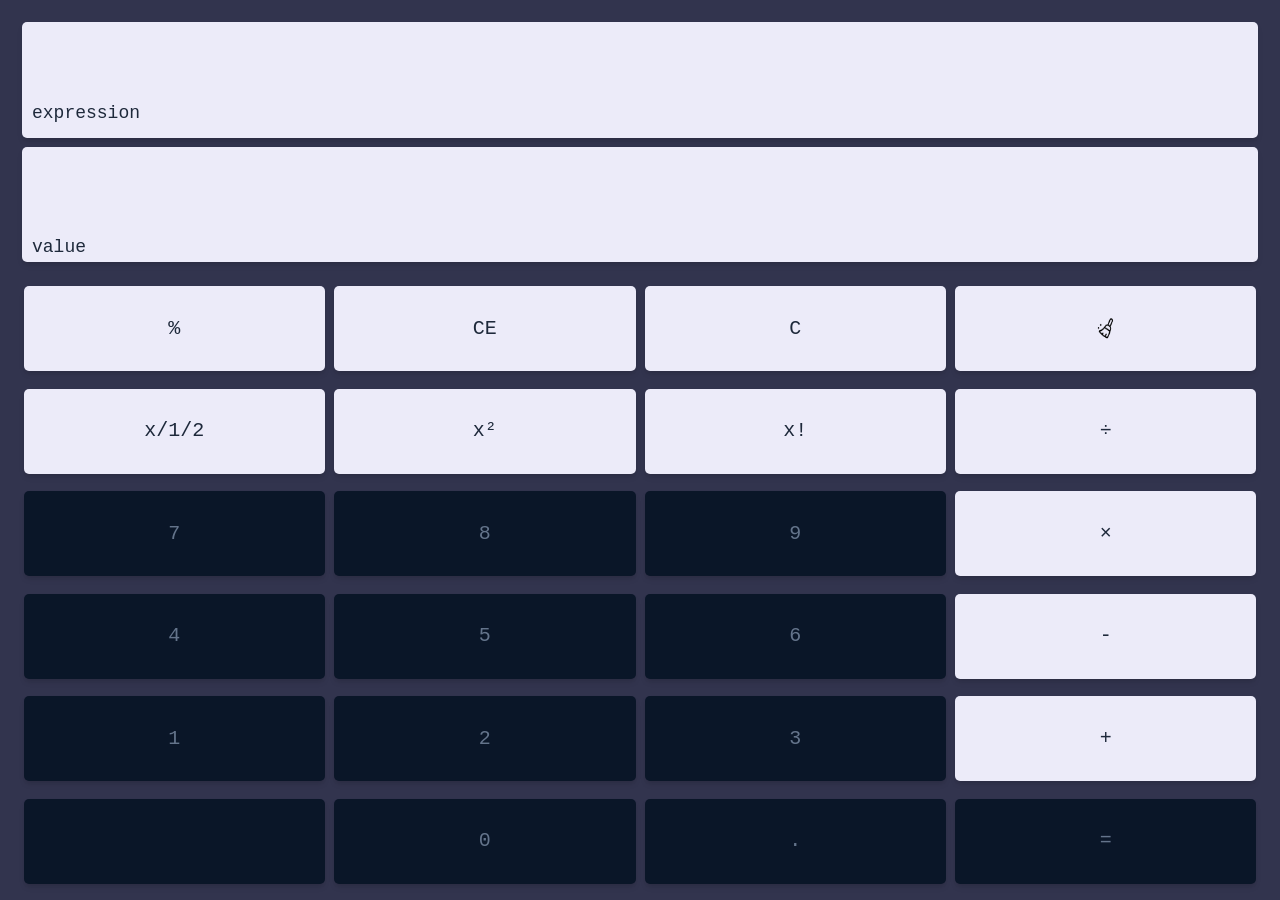
==== tools/calculator.html @ 8c2531b1 "mon sep 26" ====
<!DOCTYPE html>
<html lang="en">
  <head>
    <meta charset="UTF-8" />
    <meta name="viewport" content="width=device-width, initial-scale=1.0" />
    <title>Document</title>
    <link rel="stylesheet" href="../css/app.css" />
    <script src="../javascript/app/standard-calculator.js" type="module" async></script>
    <script src="../javascript/app/app.js" defer></script>
  </head>
  <body>
    <div class="standard-calculator">
      <main>
        <div class="display">
          <div class="expression-display">
            <span class="meta">expression</span>
            <span class="expression"></span>
          </div>
          <div class="result-display">
            <span class="meta">value</span>
            <span class="result"></span>
          </div>
        </div>
        <div class="inputs">
          <div data-value="%" class="input">%</div>
          <div data-value="CE" class="input">CE</div>
          <div data-value="C" class="input">C</div>
          <div data-value="del" class="input">
            <img src="../assets/clear.png" alt="clear-input" />
          </div>
          <div data-value="root" class="input">x/1/2</div>
          <div data-value="pow" class="input">x&sup2;</div>
          <div data-value="fact" class="input">x!</div>
          <div data-value="/" class="input">&divide;</div>
          <div data-value="7" class="input num">7</div>
          <div data-value="8" class="input num">8</div>
          <div data-value="9" class="input num">9</div>
          <div data-value="*" class="input">&times;</div>
          <div data-value="4" class="input num">4</div>
          <div data-value="5" class="input num">5</div>
          <div data-value="6" class="input num">6</div>
          <div data-value="-" class="input">-</div>
          <div data-value="1" class="input num">1</div>
          <div data-value="2" class="input num">2</div>
          <div data-value="3" class="input num">3</div>
          <div data-value="+" class="input">+</div>
          <div data-value="" class="input num"></div>
          <div data-value="0" class="input num">0</div>
          <div data-value="." class="input num">.</div>
          <div data-value="=" class="input num">=</div>
        </div>
      </main>
    </div>
  </body>
</html>
---- css/app.css ----
* {
  margin: 0;
  padding: 0;
  box-sizing: border-box;
  font-family: 'Courier New', Courier, monospace;
}

:root {
  --bg-pri: #32344e;
  --bg-sec: #ecebf9;
  --accent: #6366f1;
  --txt-pri: #1e293b;
  --txt-sec: #64748b;
  --success: #22c55e;
  --danger: #ef4444;
  --shadow: 0 4px 6px -1px rgb(0 0 0 / 0.1), 0 2px 4px -2px rgb(0 0 0 / 0.1);
  --navy: #0a1628;
  --navy-light: #122040;
  --navy-mid: #1c3461;
  --amber: #f5a623;
  --amber-light: #ffc84a;
  --amber-dim: #c47d10;
  --green: #00c896;
  --green-dim: #00976f;
  --red: #ff4d6a;
  --sky: #4da8da;
  --white: #ffffff;
  --off-white: #f4f6fb;
  --grey-100: #eef1f8;
  --grey-300: #c8d0e0;
  --grey-500: #8a95aa;
  --grey-700: #4a5568;
  --text: #1a2540;
  --text-light: #6b7a99;
  --border: rgba(200, 208, 224, 0.6);
  --shadow-sm: 0 2px 8px rgba(10, 22, 40, 0.08);
  --shadow-md: 0 8px 32px rgba(10, 22, 40, 0.14);
  --shadow-lg: 0 20px 60px rgba(10, 22, 40, 0.2);
  --radius: 14px;
  --radius-sm: 8px;
  --radius-lg: 20px;
  --transition: 0.22s cubic-bezier(0.4, 0, 0.2, 1);
  --font-display: 'Syne', sans-serif;
  --font-body: 'DM Sans', sans-serif;
  --font-mono: 'JetBrains Mono', monospace;
}

body.dark {
  --bg-pri: #0f172a;
  --bg-sec: var(--navy);
  --txt-pri: #f1f5f9;
  --txt-sec: #94a3b8;
  --accent: #818cf8;
  --shadow: 0 10px 15px -3px rgb(0 0 0 / 0.3);
}

body {
  background: var(--bg-pri);
  color: var(--txt-pri);
  line-height: 1.6;
  font-family: calibri;
}

.standard-calculator {
  width: 100vw;
  height: 100vh;
  display: flex;
  padding: 2px;
  & main {
    position: relative;
    width: 100%;
    height: 100%;
    padding: 10px;
    display: flex;
    flex-direction: column;
    gap: 10px;
    & .display {
      position: relative;
      width: 100%;
      height: 30%;
      display: flex;
      flex-direction: column;
      align-items: center;
      gap: 9px;
      padding: 10px;
      & .expression-display {
        height: 50%;
        width: 100%;
        display: flex;
        align-items: flex-end;
        justify-content: space-between;
        padding: 0px 10px 10px 10px;
        background: var(--bg-sec);
        box-shadow: var(--shadow);
        border-radius: 5px;
        & #expression {
          font-size: 20px;
          color: var(--txt-pri);
        }
        & .meta {
          font-size: 18px;
          color: var(--txt-pri);
        }
      }
      & .result-display {
        height: 50%;
        width: 100%;
        display: flex;
        align-items: flex-end;
        justify-content: space-between;
        padding: 0px 10px;
        background: var(--bg-sec);
        box-shadow: var(--shadow);
        border-radius: 5px;
        & .meta {
          font-size: 18px;
          color: var(--txt-pri);
        }
        & .result {
          font-size: 50px;
          color: var(--txt-pri);
        }
      }
    }
    & .inputs {
      width: 100%;
      height: 70%;
      display: flex;
      align-items: center;
      justify-content: center;
      gap: 9px;
      flex-wrap: wrap;
      & .input {
        height: 14%;
        width: 24%;
        border-radius: 5px;
        background: var(--bg-sec);
        box-shadow: var(--shadow);
        color: var(--txt-pri);
        display: flex;
        align-items: center;
        justify-content: center;
        flex-shrink: 0;
        font-size: 20px;
        font-weight: 500;
        cursor: pointer;
        & img {
          height: 30%;
          width: 20px;
        }
      }
      & .input:hover {
        background: var(--grey-500);
        font-size: 22px;
        & img {
          height: 35%;
          width: 25px;
        }
      }
      & .input.num {
        background: var(--navy);
        color: var(--txt-sec);
      }
      & .input.num:hover {
        background: var(--navy-mid);
        color: white;
        font-size: 22px;
      }
    }
  }
}

.binary-calculator {
  width: 100vw;
  height: 100vh;
  display: flex;
  padding: 5px;
  & main {
    position: relative;
    width: 75%;
    height: 100%;
    & .display {
      position: relative;
      width: 100%;
      height: 30%;
      display: flex;
      flex-direction: column;
      gap: 5px;
      gap: 5px;
      & .expression-display {
        height: 50%;
        width: 100%;
        display: flex;
        align-items: flex-end;
        justify-content: space-between;
        padding: 0px 10px 10px 10px;
        & #expression {
          font-size: 20px;
          color: var(--txt-pri);
        }
        & .meta {
          font-size: 18px;
          color: var(--txt-pri);
        }
      }
      & .result-display {
        height: 50%;
        width: 100%;
        display: flex;
        align-items: flex-end;
        justify-content: space-between;
        padding: 0px 10px;
        & .meta {
          font-size: 18px;
          color: var(--txt-pri);
        }
        & .result {
          font-size: 50px;
          color: var(--txt-pri);
        }
      }
    }
    & .inputs {
      width: 100%;
      height: 70%;
      display: flex;
      align-items: center;
      justify-content: center;
      gap: 9px;
      flex-wrap: wrap;
      & .input {
        height: 14%;
        width: 24%;
        border-radius: 5px;
        background: var(--bg-sec);
        box-shadow: var(--shadow);
        color: var(--txt-pri);
        display: flex;
        align-items: center;
        justify-content: center;
        flex-shrink: 0;
        font-size: 20px;
        font-weight: 500;
        cursor: pointer;
        & img {
          height: 30%;
          width: 20px;
        }
      }
      & .input:hover {
        background: var(--grey-500);
        font-size: 22px;
        & img {
          height: 35%;
          width: 25px;
        }
      }
      & .input.num {
        background: var(--navy);
        color: var(--txt-sec);
      }
      & .input.num:hover {
        background: var(--navy-mid);
        color: white;
        font-size: 22px;
      }
    }
  }
  & aside {
    width: 25%;
    height: 100%;
    display: flex;
    flex-direction: column;
    gap: 5px;
    & header {
      width: 100%;
      height: 30px;
      display: flex;
      align-items: center;
      justify-items: flex-start;
      gap: 5px;
      & h1 {
        height: 100%;
        display: flex;
        align-items: center;
        gap: 5px;
        font-size: 18px;
        cursor: pointer;
        background: var(--grey-700);
        color: white;
        padding: 3px;
        border-radius: 5px;
        & img {
          height: 70%;
          width: 20px;
        }
      }
      & a {
        height: 100%;
        display: flex;
        align-items: center;
        gap: 5px;
        font-size: 18px;
        cursor: pointer;
        background: var(--grey-700);
        color: white;
        padding: 3px;
        border-radius: 5px;
        text-decoration: none;
        & img {
          height: 70%;
          width: 20px;
        }
      }
    }
    & .data {
      width: 100%;
      height: 100% - 30px;
      overflow-y: scroll;
      & .past {
        width: 100%;
        height: auto;
        padding: 0px 10px 10px 0px;
        background: white;
      }
    }
  }
}

@media (max-width: 950px) {
  .standard-calculator {
    & main {
      width: 100%;
      height: 100%;
      & .display {
        height: 40%;
        & .result-display {
          & .result {
            font-size: 20px;
          }
        }
      }
      & .inputs {
        width: 100%;
        height: 60%;
        & .input {
          width: 22%;
          height: 60px;
        }
      }
    }
    & aside {
      display: none;
    }
  }
}
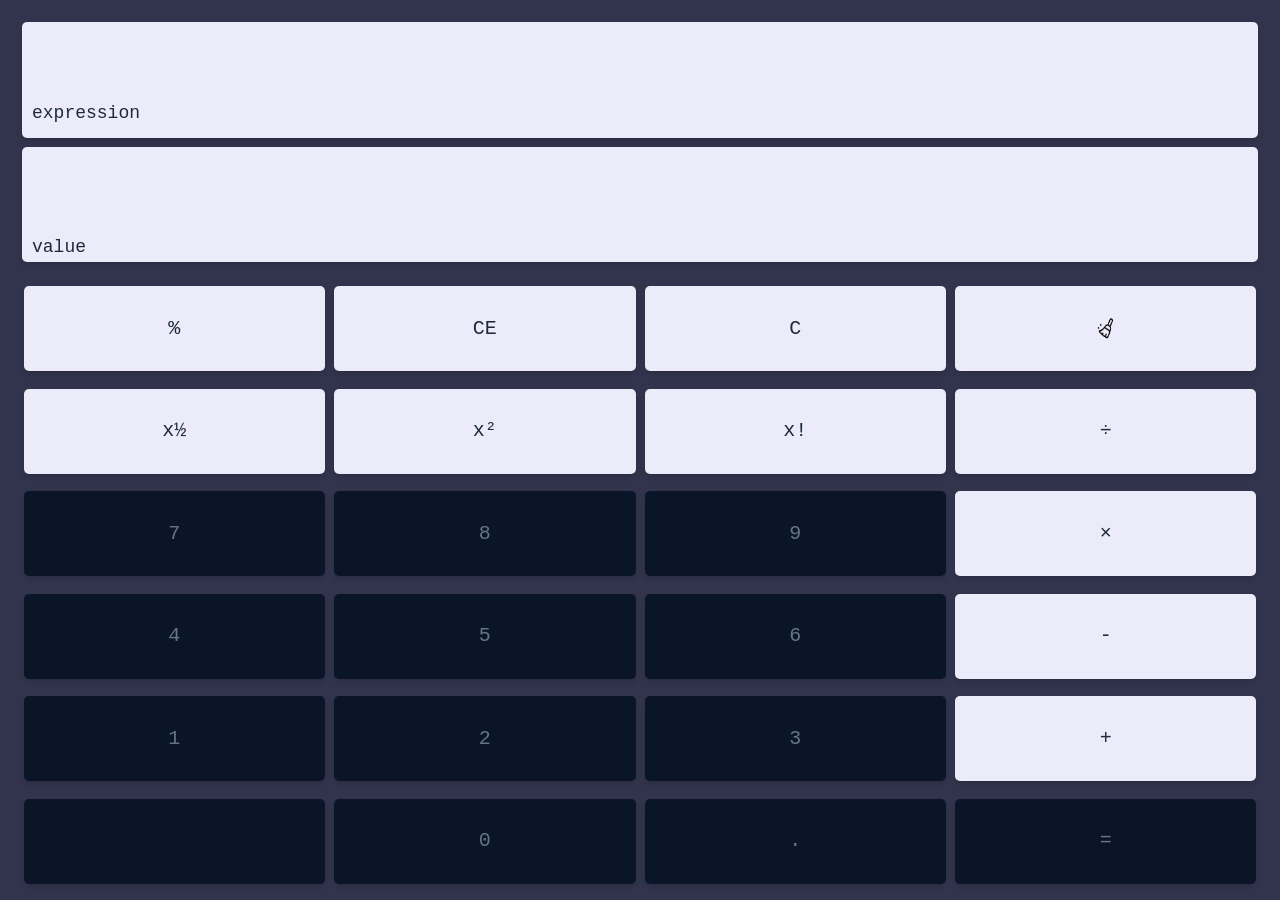
==== commit c47e5b34: "2026-09-17 13:04:06" ====
--- a/tools/calculator.html
+++ b/tools/calculator.html
@@ -28,7 +28,7 @@
           <div data-value="del" class="input">
             <img src="../assets/clear.png" alt="clear-input" />
           </div>
-          <div data-value="root" class="input">x/1/2</div>
+          <div data-value="root" class="input">x½</div>
           <div data-value="pow" class="input">x&sup2;</div>
           <div data-value="fact" class="input">x!</div>
           <div data-value="/" class="input">&divide;</div>
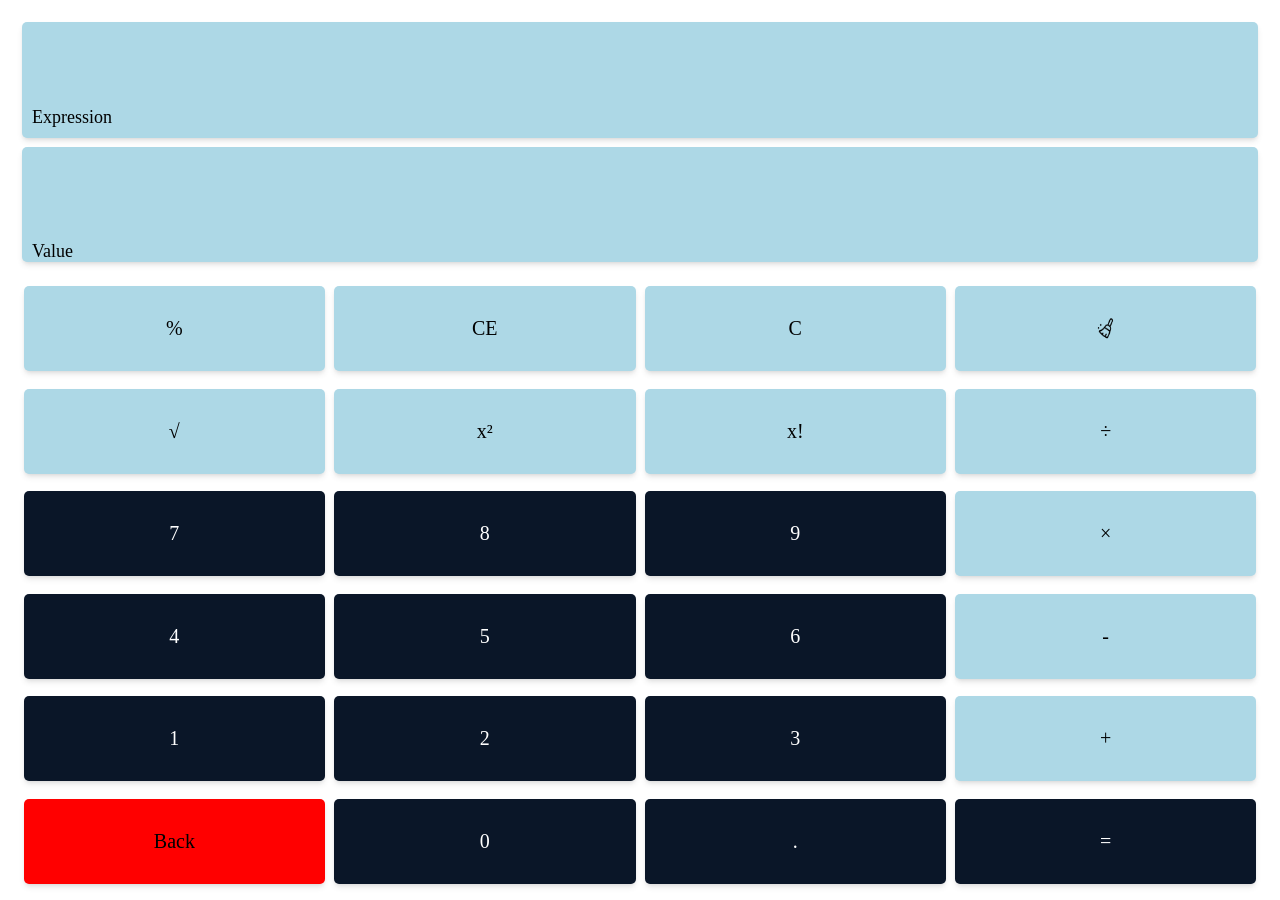
==== commit 239e7eca: "2026-09-17 18:48:55" ====
--- a/tools/calculator.html
+++ b/tools/calculator.html
@@ -5,7 +5,11 @@
     <meta name="viewport" content="width=device-width, initial-scale=1.0" />
     <title>Document</title>
     <link rel="stylesheet" href="../css/app.css" />
-    <script src="../javascript/app/standard-calculator.js" type="module" async></script>
+    <script
+      src="../javascript/app/standard-calculator.js"
+      type="module"
+      async
+    ></script>
     <script src="../javascript/app/app.js" defer></script>
   </head>
   <body>
@@ -22,32 +26,38 @@
           </div>
         </div>
         <div class="inputs">
-          <div data-value="%" class="input">%</div>
-          <div data-value="CE" class="input">CE</div>
-          <div data-value="C" class="input">C</div>
-          <div data-value="del" class="input">
+          <div data-value="%" class="input" title="percentage">%</div>
+          <div data-value="CE" class="input" title="reset">CE</div>
+          <div data-value="C" class="input" title="clear output">C</div>
+          <div data-value="del" class="input" title="clear output">
             <img src="../assets/clear.png" alt="clear-input" />
           </div>
-          <div data-value="root" class="input">x½</div>
-          <div data-value="pow" class="input">x&sup2;</div>
-          <div data-value="fact" class="input">x!</div>
-          <div data-value="/" class="input">&divide;</div>
-          <div data-value="7" class="input num">7</div>
-          <div data-value="8" class="input num">8</div>
-          <div data-value="9" class="input num">9</div>
-          <div data-value="*" class="input">&times;</div>
-          <div data-value="4" class="input num">4</div>
-          <div data-value="5" class="input num">5</div>
-          <div data-value="6" class="input num">6</div>
-          <div data-value="-" class="input">-</div>
-          <div data-value="1" class="input num">1</div>
-          <div data-value="2" class="input num">2</div>
-          <div data-value="3" class="input num">3</div>
-          <div data-value="+" class="input">+</div>
-          <div data-value="" class="input num"></div>
-          <div data-value="0" class="input num">0</div>
-          <div data-value="." class="input num">.</div>
-          <div data-value="=" class="input num">=</div>
+          <div data-value="root" class="input" title="square root">√</div>
+          <div data-value="pow" class="input" title="square">x&sup2;</div>
+          <div data-value="fact" class="input" title="factorial">x!</div>
+          <div data-value="/" class="input" title="divide">&divide;</div>
+          <div data-value="7" class="input num" title="seven">7</div>
+          <div data-value="8" class="input num" title="eight">8</div>
+          <div data-value="9" class="input num" title="nine">9</div>
+          <div data-value="*" class="input" title="multiplication">&times;</div>
+          <div data-value="4" class="input num" title="four">4</div>
+          <div data-value="5" class="input num" title="5">5</div>
+          <div data-value="6" class="input num" title="six">6</div>
+          <div data-value="⁻" class="input" title="subtraction">-</div>
+          <div data-value="1" class="input num" title="one">1</div>
+          <div data-value="2" class="input num" title="two">2</div>
+          <div data-value="3" class="input num" title="three">3</div>
+          <div data-value="+" class="input" title="addition">+</div>
+          <div
+            onclick="window.history.back()"
+            class="input"
+            style="background: red;" title="back button"
+          >
+            Back
+          </div>
+          <div data-value="0" class="input num" title="zero">0</div>
+          <div data-value="." class="input num" title="decimal">.</div>
+          <div data-value="=" class="input num" title="equals">=</div>
         </div>
       </main>
     </div>
--- a/css/app.css
+++ b/css/app.css
@@ -2,15 +2,14 @@
   margin: 0;
   padding: 0;
   box-sizing: border-box;
-  font-family: 'Courier New', Courier, monospace;
 }
 
 :root {
-  --bg-pri: #32344e;
-  --bg-sec: #ecebf9;
+  --bg-pri: white;
+  --bg-sec: lightblue;
   --accent: #6366f1;
-  --txt-pri: #1e293b;
-  --txt-sec: #64748b;
+  --txt-pri: black;
+  --txt-sec: white;
   --success: #22c55e;
   --danger: #ef4444;
   --shadow: 0 4px 6px -1px rgb(0 0 0 / 0.1), 0 2px 4px -2px rgb(0 0 0 / 0.1);
@@ -57,8 +56,88 @@
 body {
   background: var(--bg-pri);
   color: var(--txt-pri);
-  line-height: 1.6;
-  font-family: calibri;
+}
+
+nav {
+  width: 100%;
+  height: 60px;
+  display: flex;
+  padding: 10px;
+  align-items: center;
+  justify-content: space-between;
+  & h1 {
+    font-size: 25px;
+    & span {
+      color: rgb(66, 150, 178);
+    }
+  }
+  & .links {
+    & a {
+      font-size: 18px;
+      text-transform: capitalize;
+    }
+  }
+}
+
+header {
+  width: 100%;
+  padding: 30px;
+  & h1 {
+    font-size: 25px;
+    & span {
+      color: rgb(66, 150, 178);
+    }
+  }
+  & p {
+    font-size: 20px;
+    padding: 10px 0px;
+  }
+}
+
+.app {
+  width: 100%;
+  padding: 10px;
+  & .links {
+    display: flex;
+    flex-direction: column;
+    gap: 10px;
+    width: 100%;
+    & .link {
+      width: 100%;
+      height: 50px;
+      display: flex;
+      align-items: center;
+      justify-content: center;
+      border: 1px solid black;
+      background: lightblue;
+      position: relative;
+      & a {
+        width: 100%;
+        height: 100%;
+        display: flex;
+        align-items: center;
+        padding: 10px;
+        text-decoration: none;
+        color: black;
+        font-size: 20px;
+        font-family:  monospace;
+      }
+      & .select-me {
+        position: absolute;
+        right: 10px;
+        top: 50%;
+        transform: translate(0%, -50%);
+        height: 80%;
+        display: flex;
+        align-items: center;
+        justify-content: center;
+        padding: 0px 10px;
+        background: white;
+        border: 1px solid black;
+        font-size: 18px;
+      }
+    }
+  }
 }
 
 .standard-calculator {
@@ -83,6 +162,11 @@
       align-items: center;
       gap: 9px;
       padding: 10px;
+      & .meta {
+        font-size: 18px;
+        color: var(--txt-pri);
+        text-transform: capitalize;
+      }
       & .expression-display {
         height: 50%;
         width: 100%;
@@ -97,10 +181,6 @@
           font-size: 20px;
           color: var(--txt-pri);
         }
-        & .meta {
-          font-size: 18px;
-          color: var(--txt-pri);
-        }
       }
       & .result-display {
         height: 50%;
@@ -112,10 +192,6 @@
         background: var(--bg-sec);
         box-shadow: var(--shadow);
         border-radius: 5px;
-        & .meta {
-          font-size: 18px;
-          color: var(--txt-pri);
-        }
         & .result {
           font-size: 50px;
           color: var(--txt-pri);
@@ -162,7 +238,7 @@
         color: var(--txt-sec);
       }
       & .input.num:hover {
-        background: var(--navy-mid);
+        background: var(--green);
         color: white;
         font-size: 22px;
       }
@@ -327,11 +403,94 @@
   }
 }
 
+main {
+  height: 100vh;
+  width: 100%;
+  display: flex;
+  & .graph {
+    width: 70%;
+    height: 100vh;
+    display: flex;
+    align-items: center;
+    justify-content: center;
+    & #canvas {
+      border: 1px solid black;
+    }
+  }
+  & .data {
+    width: 30%;
+    padding: 10px 10px 10px 0px;
+    font-family: calibri;
+    & h1 {
+      text-decoration: underline;
+    }
+    & ol {
+      padding-left: 20px;
+      & li {
+        font-size: 18px;
+      }
+    }
+    & button {
+      margin-bottom: 4px;
+      width: 100%;
+      height: 40px;
+      background-color: lightblue;
+    }
+  }
+}
+
+.dialog {
+  position: absolute;
+  top: 0;
+  left: 0;
+  width: 100%;
+  height: 100vh;
+  backdrop-filter: blur(20px);
+  display: flex;
+  align-items: center;
+  justify-content: center;
+  gap: 10px;
+  & button {
+    width: 300px;
+    height: 40px;
+    background-color: lightblue;
+  }
+  & .close {
+    color: red;
+  }
+}
+
+#ungrouped-length {
+  position: absolute;
+  top: 50%;
+  left: 50%;
+  transform: translate(-50%, -50%);
+  width: 100%;
+  height: 100%;
+  border: 2px solid black;
+  backdrop-filter: blur(20px);
+  display: flex;
+  align-items: center;
+  justify-content: center;
+  & form {
+    background: white;
+    border: 1px solid black;
+    & button {
+      height: 40px;
+      background-color: lightblue;
+    }
+    & input {
+      height: 40px;
+    }
+  }
+}
+
 @media (max-width: 950px) {
   .standard-calculator {
     & main {
       width: 100%;
       height: 100%;
+      padding: 5px;
       & .display {
         height: 40%;
         & .result-display {
@@ -353,4 +512,19 @@
       display: none;
     }
   }
-}
+  main {
+    flex-direction: column;
+    margin: 5px auto;
+    height: auto;
+    width: 100%;
+    & .graph {
+      width: 100%;
+      height: 50vh;
+    }
+    & .data {
+      width: 100%;
+      height: auto;
+      padding: 10px;
+    }
+  }
+}
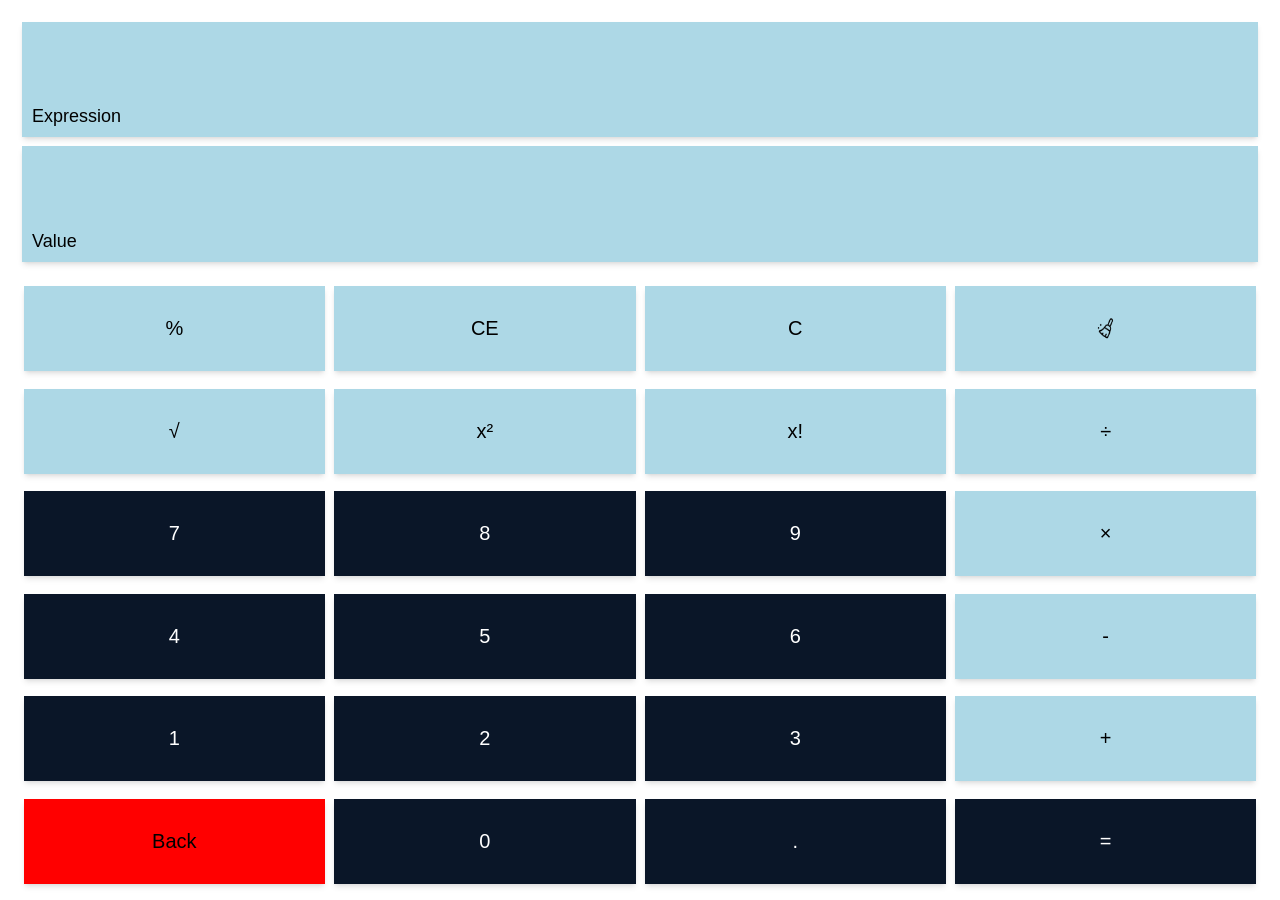
==== commit bcf558ac: "2026-09-25 08:04:01" ====
--- a/tools/calculator.html
+++ b/tools/calculator.html
@@ -3,14 +3,9 @@
   <head>
     <meta charset="UTF-8" />
     <meta name="viewport" content="width=device-width, initial-scale=1.0" />
-    <title>Document</title>
+    <title>standard-calculator</title>
     <link rel="stylesheet" href="../css/app.css" />
-    <script
-      src="../javascript/app/standard-calculator.js"
-      type="module"
-      async
-    ></script>
-    <script src="../javascript/app/app.js" defer></script>
+    <script src="../javascript/data-structures/Stack.js"></script>
   </head>
   <body>
     <div class="standard-calculator">
@@ -51,7 +46,8 @@
           <div
             onclick="window.history.back()"
             class="input"
-            style="background: red;" title="back button"
+            style="background: red"
+            title="back button"
           >
             Back
           </div>
@@ -61,5 +57,6 @@
         </div>
       </main>
     </div>
+    <script src="../javascript/app/standard-calculator.js"></script>
   </body>
 </html>
--- a/css/app.css
+++ b/css/app.css
@@ -2,6 +2,8 @@
   margin: 0;
   padding: 0;
   box-sizing: border-box;
+  font-family: 'Lucida Sans', 'Lucida Sans Regular', 'Lucida Grande',
+    'Lucida Sans Unicode', Geneva, Verdana, sans-serif;
 }
 
 :root {
@@ -72,9 +74,25 @@
     }
   }
   & .links {
-    & a {
+    display: flex;
+    gap: 10px;
+    & a, button {
       font-size: 18px;
       text-transform: capitalize;
+      text-decoration: none;
+      width: 150px;
+      height: 35px;
+      background: lightblue;
+      display: flex;
+      align-items: center;
+      justify-content: center;
+      border-top: 2px solid black;
+      border-left: 2px solid black;
+      border-bottom: 2px solid rgb(105, 91, 91);
+      border-right: 2px solid rgb(105, 91, 91);
+      box-shadow: var(--shadow);
+      color: black;
+      cursor: pointer;
     }
   }
 }
@@ -86,6 +104,7 @@
     font-size: 25px;
     & span {
       color: rgb(66, 150, 178);
+      font-family: 'broadway';
     }
   }
   & p {
@@ -94,7 +113,7 @@
   }
 }
 
-.app {
+.app, .graph {
   width: 100%;
   padding: 10px;
   & .links {
@@ -120,7 +139,7 @@
         text-decoration: none;
         color: black;
         font-size: 20px;
-        font-family:  monospace;
+        font-family: monospace;
       }
       & .select-me {
         position: absolute;
@@ -167,7 +186,7 @@
         color: var(--txt-pri);
         text-transform: capitalize;
       }
-      & .expression-display {
+      & .expression-display, .result-display {
         height: 50%;
         width: 100%;
         display: flex;
@@ -176,27 +195,12 @@
         padding: 0px 10px 10px 10px;
         background: var(--bg-sec);
         box-shadow: var(--shadow);
-        border-radius: 5px;
-        & #expression {
+        & #expression, .result {
           font-size: 20px;
           color: var(--txt-pri);
         }
       }
-      & .result-display {
-        height: 50%;
-        width: 100%;
-        display: flex;
-        align-items: flex-end;
-        justify-content: space-between;
-        padding: 0px 10px;
-        background: var(--bg-sec);
-        box-shadow: var(--shadow);
-        border-radius: 5px;
-        & .result {
-          font-size: 50px;
-          color: var(--txt-pri);
-        }
-      }
+    
     }
     & .inputs {
       width: 100%;
@@ -209,7 +213,6 @@
       & .input {
         height: 14%;
         width: 24%;
-        border-radius: 5px;
         background: var(--bg-sec);
         box-shadow: var(--shadow);
         color: var(--txt-pri);
@@ -246,164 +249,7 @@
   }
 }
 
-.binary-calculator {
-  width: 100vw;
-  height: 100vh;
-  display: flex;
-  padding: 5px;
-  & main {
-    position: relative;
-    width: 75%;
-    height: 100%;
-    & .display {
-      position: relative;
-      width: 100%;
-      height: 30%;
-      display: flex;
-      flex-direction: column;
-      gap: 5px;
-      gap: 5px;
-      & .expression-display {
-        height: 50%;
-        width: 100%;
-        display: flex;
-        align-items: flex-end;
-        justify-content: space-between;
-        padding: 0px 10px 10px 10px;
-        & #expression {
-          font-size: 20px;
-          color: var(--txt-pri);
-        }
-        & .meta {
-          font-size: 18px;
-          color: var(--txt-pri);
-        }
-      }
-      & .result-display {
-        height: 50%;
-        width: 100%;
-        display: flex;
-        align-items: flex-end;
-        justify-content: space-between;
-        padding: 0px 10px;
-        & .meta {
-          font-size: 18px;
-          color: var(--txt-pri);
-        }
-        & .result {
-          font-size: 50px;
-          color: var(--txt-pri);
-        }
-      }
-    }
-    & .inputs {
-      width: 100%;
-      height: 70%;
-      display: flex;
-      align-items: center;
-      justify-content: center;
-      gap: 9px;
-      flex-wrap: wrap;
-      & .input {
-        height: 14%;
-        width: 24%;
-        border-radius: 5px;
-        background: var(--bg-sec);
-        box-shadow: var(--shadow);
-        color: var(--txt-pri);
-        display: flex;
-        align-items: center;
-        justify-content: center;
-        flex-shrink: 0;
-        font-size: 20px;
-        font-weight: 500;
-        cursor: pointer;
-        & img {
-          height: 30%;
-          width: 20px;
-        }
-      }
-      & .input:hover {
-        background: var(--grey-500);
-        font-size: 22px;
-        & img {
-          height: 35%;
-          width: 25px;
-        }
-      }
-      & .input.num {
-        background: var(--navy);
-        color: var(--txt-sec);
-      }
-      & .input.num:hover {
-        background: var(--navy-mid);
-        color: white;
-        font-size: 22px;
-      }
-    }
-  }
-  & aside {
-    width: 25%;
-    height: 100%;
-    display: flex;
-    flex-direction: column;
-    gap: 5px;
-    & header {
-      width: 100%;
-      height: 30px;
-      display: flex;
-      align-items: center;
-      justify-items: flex-start;
-      gap: 5px;
-      & h1 {
-        height: 100%;
-        display: flex;
-        align-items: center;
-        gap: 5px;
-        font-size: 18px;
-        cursor: pointer;
-        background: var(--grey-700);
-        color: white;
-        padding: 3px;
-        border-radius: 5px;
-        & img {
-          height: 70%;
-          width: 20px;
-        }
-      }
-      & a {
-        height: 100%;
-        display: flex;
-        align-items: center;
-        gap: 5px;
-        font-size: 18px;
-        cursor: pointer;
-        background: var(--grey-700);
-        color: white;
-        padding: 3px;
-        border-radius: 5px;
-        text-decoration: none;
-        & img {
-          height: 70%;
-          width: 20px;
-        }
-      }
-    }
-    & .data {
-      width: 100%;
-      height: 100% - 30px;
-      overflow-y: scroll;
-      & .past {
-        width: 100%;
-        height: auto;
-        padding: 0px 10px 10px 0px;
-        background: white;
-      }
-    }
-  }
-}
-
-main {
+.plot {
   height: 100vh;
   width: 100%;
   display: flex;
@@ -435,6 +281,67 @@
       width: 100%;
       height: 40px;
       background-color: lightblue;
+    }
+  }
+}
+
+.data-form {
+  display: block;
+  position: absolute;
+  top: 50%;
+  left: 50%;
+  backdrop-filter: blur(10px);
+  transform: translate(-50%, -50%);
+  min-width: 500px;
+  max-height: 500px;
+  overflow-y: scroll;
+  padding: 10px;
+  display: flex;
+  flex-direction: column;
+  flex-wrap: wrap;
+  border: 1px solid black;
+  gap: 10px;
+  & label {
+    display: flex;
+    align-items: center;
+    width: 100;
+    gap: 10px;
+  }
+  & input {
+    height: 40px;
+    width: 100%;
+  }
+  & input[type='color'] {
+    width: 50px;
+    padding: 0px;
+  }
+  & button {
+    height: 40px;
+    background-color: lightblue;
+    cursor: pointer;
+  }
+}
+
+.number-converter {
+  display: flex;
+  flex-wrap: wrap;
+  justify-content: center;
+  gap: 10px;
+  width: 100%;
+  & .input {
+    width: 48%;
+    flex-shrink: 0;
+    border: 1px solid lightblue;
+    box-shadow: var(--shadow);
+    padding: 10px;
+    & input,
+    button {
+      height: 40px;
+      font-size: 15px;
+    }
+    & button {
+      padding: 0px 10px;
+      background: lightblue;
     }
   }
 }
